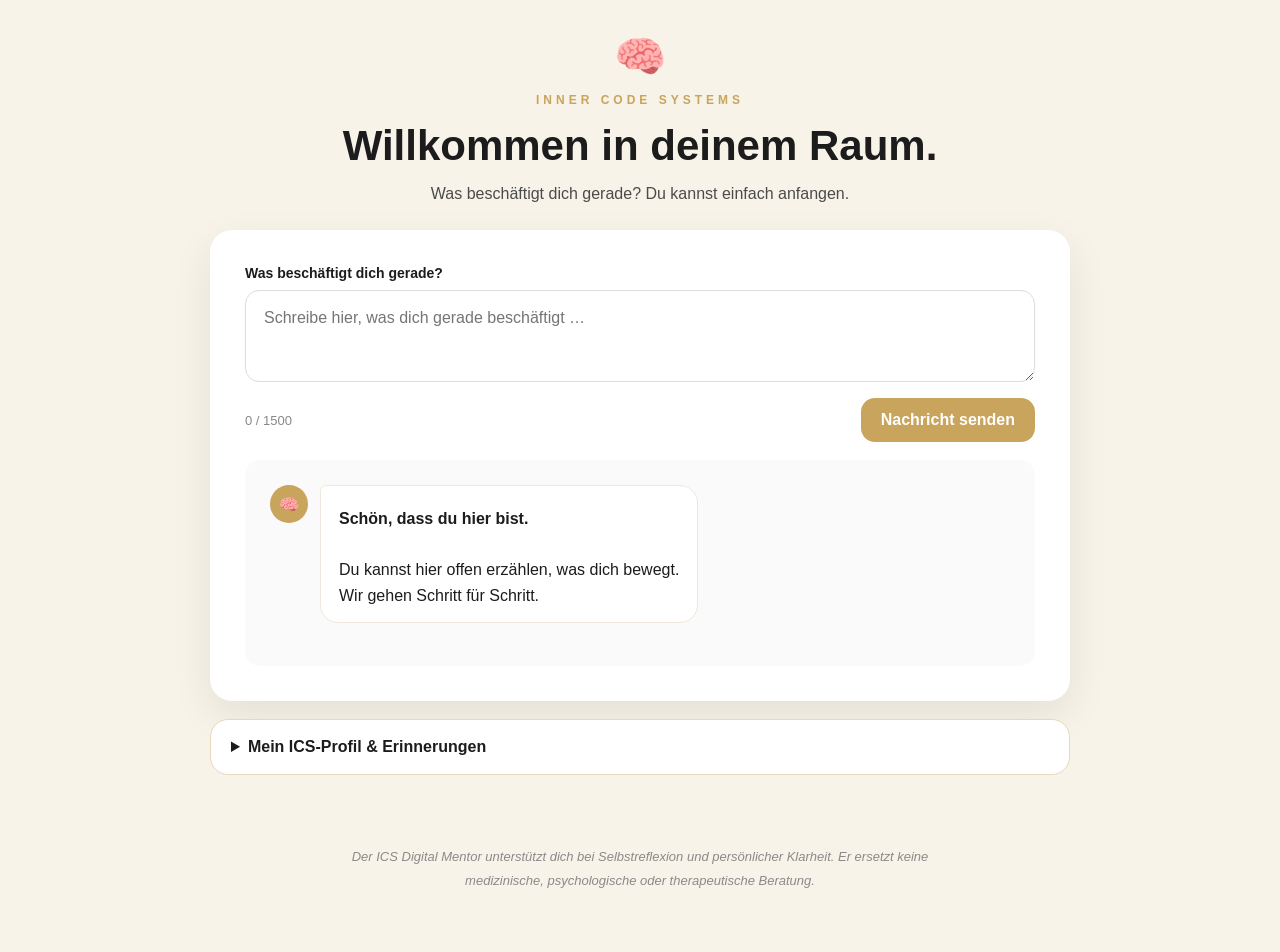
==== index.html @ c59d9ffa "Testseite: Engine V6 nach Kontext-Fix laden" ====
<!DOCTYPE html>
<html lang="de">
<head>
  <meta charset="UTF-8">
  <meta name="viewport" content="width=device-width, initial-scale=1.0">
  <title>ICS Digital Mentor – Testumgebung</title>
  <link rel="stylesheet" href="css/mentor.css?v=18">
</head>
<body>
  <main class="mentor-page">
    <header class="mentor-header">
      <div class="mentor-logo">🧠</div>
      <p class="mentor-label">INNER CODE SYSTEMS</p>
      <h1>Willkommen in deinem Raum.</h1>
      <p class="mentor-intro">Was beschäftigt dich gerade? Du kannst einfach anfangen.</p>
    </header>

    <section class="mentor-card">
      <div class="mentor-input-area">
        <label class="input-label" for="ics-input">Was beschäftigt dich gerade?</label>
        <textarea id="ics-input" rows="3" maxlength="1500" placeholder="Schreibe hier, was dich gerade beschäftigt …"></textarea>
        <div class="input-footer">
          <span id="ics-counter">0 / 1500</span>
          <button id="ics-send" class="send-button" type="button">Nachricht senden</button>
        </div>
      </div>

      <div id="ics-messages" class="mentor-chat" aria-live="polite">
        <div class="chat-row mentor-row">
          <div class="chat-avatar">🧠</div>
          <div class="chat-bubble mentor-bubble">
<p>
<strong>Schön, dass du hier bist.</strong><br><br>
Du kannst hier offen erzählen, was dich bewegt.<br>Wir gehen Schritt für Schritt.
</p>     
          </div>
        </div>
      </div>

      <div id="ics-typing" class="typing-indicator" hidden>
        <span></span><span></span><span></span> ICS Mentor denkt …
      </div>

    </section>

    <details class="mentor-options">
      <summary>Mein ICS-Profil &amp; Erinnerungen</summary>
      <div class="mentor-options-content">
      <div class="mentor-status">
        <span class="mentor-dot"></span>
        <span>ICS Brain V10 ist bereit</span>
        <button id="ics-profile" class="reset-button" type="button">Mein ICS Profil</button>
        <button id="ics-reset" class="reset-button" type="button">Gespräch neu starten</button>
      </div>

    <section class="ics-memory-settings" id="ics-memory-settings" aria-labelledby="ics-memory-title">
      <h2 id="ics-memory-title">Deine Erinnerungen</h2>
      <p>Du entscheidest, ob der Mentor Erkenntnisse dauerhaft in diesem Browser merkt. Ohne Zustimmung kannst du ganz normal mit ihm sprechen.</p>
      <label class="ics-memory-choice"><input id="ics-memory-insights" type="checkbox"> Wichtige Erkenntnisse, Muster und Themen merken</label>
      <label class="ics-memory-choice"><input type="checkbox" disabled> Frühere vollständige Gesprächsverläufe speichern <small>(folgt später, derzeit nicht verfügbar)</small></label>
      <p class="ics-memory-hint">Wenn du zustimmst, können bereits vorhandene lokale Mentor-Erinnerungen wieder verwendet werden. „Gespräch neu starten“ löscht diese nicht.</p>
      <div class="ics-memory-actions">
        <button id="ics-memory-save" type="button">Auswahl speichern</button>
        <button id="ics-memory-revoke" type="button">Einwilligung widerrufen</button>
        <button id="ics-memory-delete" type="button">Lokale Erinnerungen löschen</button>
      </div>
      <p id="ics-memory-status" role="status" aria-live="polite"></p>
    </section>

      </div>
    </details>


    <p class="mentor-note">
      Der ICS Digital Mentor unterstützt dich bei Selbstreflexion und persönlicher Klarheit.
      Er ersetzt keine medizinische, psychologische oder therapeutische Beratung.
    </p>
  </main>

<script src="js/consent.js?v=1"></script>
<script src="js/utils.js?v=10"></script>
<script src="js/smalltalk.js?v=10"></script>
<script src="js/emotionen.js?v=10"></script>
<script src="js/themen.js?v=10"></script>
<script src="js/muster.js?v=22"></script>
<script src="js/spiegel.js?v=1"></script>
<script src="js/verknuepfungen.js?v=3"></script>
<script src="js/beduerfnisse.js?v=1"></script>
<script src="js/glaubenssaetze.js?v=1"></script>
<script src="js/innercode.js?v=2"></script>
<script src="js/bodycode.js?v=1"></script>
<script src="js/actioncode.js?v=1"></script>
<script src="js/intelligenz.js?v=1"></script>
<script src="js/schlussfolgerungen.js?v=1"></script>
<script src="js/analysebericht.js?v=1"></script>
<script src="js/profil.js?v=10"></script>
<script src="js/auswertung.js?v=10"></script>

<script src="js/brain.js?v=10"></script>
<script src="js/hypothesen.js?v=2"></script>
<script src="js/graph.js?v=1"></script>
<script src="js/prioritaeten.js?v=1"></script>
<script src="js/core/core.js?v=1"></script>
<script src="js/core/analyse.js?v=4"></script>
<script src="js/core/engine.js?v=6"></script>
<script src="js/mentor.js?v=41"></script>
<script src="js/consent-ui.js?v=1"></script>
  
</body>
</html>
---- css/mentor.css ----
:root{
  --cream:#F8F3E8;
  --gold:#C8A45D;
  --black:#1C1C1C;
  --text:#4B4B4B;
}

*{
  margin:0;
  padding:0;
  box-sizing:border-box;
}

body{
  background:var(--cream);
  font-family:Arial, Helvetica, sans-serif;
  color:var(--black);
}

.mentor-page{
  max-width:900px;
  margin:auto;
  padding:60px 20px;
}

.mentor-header{
  text-align:center;
  margin-bottom:40px;
}

.mentor-logo{
  font-size:42px;
  margin-bottom:12px;
}

.mentor-label{
  color:var(--gold);
  letter-spacing:4px;
  font-size:12px;
  font-weight:bold;
  margin-bottom:15px;
}

h1{
  font-size:48px;
  margin-bottom:20px;
}

.mentor-intro{
  max-width:650px;
  margin:auto;
  color:var(--text);
  line-height:1.8;
}

.mentor-card{
  background:white;
  border-radius:22px;
  padding:35px;
  box-shadow:0 15px 40px rgba(0,0,0,.08);
}

.mentor-status{
  display:flex;
  align-items:center;
  gap:10px;
  color:#666;
  margin-bottom:25px;
}

.mentor-dot{
  width:12px;
  height:12px;
  background:#3CB371;
  border-radius:50%;
}

.reset-button{
  width:auto;
  margin:0 0 0 auto;
  padding:10px 16px;
  border:1px solid var(--gold);
  border-radius:999px;
  background:transparent;
  color:var(--black);
  font-size:14px;
}

.mentor-chat{
  min-height:420px;
  max-height:560px;
  overflow-y:auto;
  background:#fafafa;
  border-radius:15px;
  padding:25px;
  margin-bottom:25px;
}

.chat-row{
  display:flex;
  margin-bottom:18px;
  animation:messageIn .35s ease;
}

.mentor-row{
  justify-content:flex-start;
  align-items:flex-start;
  gap:12px;
}

.user-row{
  justify-content:flex-end;
}

.chat-avatar{
  width:38px;
  height:38px;
  border-radius:50%;
  background:var(--gold);
  display:flex;
  align-items:center;
  justify-content:center;
  flex-shrink:0;
}

.chat-bubble{
  max-width:75%;
  padding:14px 18px;
  border-radius:18px;
  line-height:1.6;
}

.mentor-bubble{
  background:#ffffff;
  border:1px solid #eee7da;
  border-top-left-radius:6px;
}

.user-bubble{
  background:var(--gold);
  color:white;
  border-bottom-right-radius:6px;
}

.mentor-bubble p,
.user-bubble p{
  margin-top:6px;
}

.mentor-input-area{
  margin-top:8px;
}

.input-label{
  display:block;
  margin-bottom:9px;
  font-size:14px;
  font-weight:bold;
}

textarea{
  width:100%;
  padding:18px;
  border-radius:14px;
  border:1px solid #ddd;
  resize:vertical;
  font-size:16px;
  font-family:inherit;
}

textarea:focus{
  outline:none;
  border-color:var(--gold);
  box-shadow:0 0 0 3px rgba(200,164,93,.15);
}

.input-footer{
  display:flex;
  align-items:center;
  justify-content:space-between;
  gap:16px;
  margin-top:12px;
}

#ics-counter{
  color:#888;
  font-size:13px;
}

.send-button{
  width:auto;
  margin:0;
  padding:13px 20px;
  border:none;
  border-radius:14px;
  background:var(--gold);
  color:white;
  font-size:16px;
  font-weight:bold;
  cursor:pointer;
}

.send-button:disabled{
  opacity:.55;
  cursor:not-allowed;
}

button:hover{
  opacity:.9;
}

.mentor-note{
  margin-top:70px;
  text-align:center;
  font-size:13px;
  color:#8A8A8A;
  line-height:1.8;
  max-width:620px;
  margin-left:auto;
  margin-right:auto;
  font-style:italic;
}

.typing-indicator{
  display:flex;
  align-items:center;
  gap:6px;
  margin:0 0 22px 52px;
  color:#777;
  font-size:14px;
}

.typing-indicator[hidden]{
  display:none;
}

.typing-indicator span{
  width:7px;
  height:7px;
  border-radius:50%;
  background:var(--gold);
  animation:typingPulse 1.2s infinite ease-in-out;
}

.typing-indicator span:nth-child(2){
  animation-delay:.15s;
}

.typing-indicator span:nth-child(3){
  animation-delay:.30s;
}

.ics-auswertung{
  margin-top:8px;
  padding:16px;
  border-left:3px solid var(--gold);
  border-radius:10px;
  background:#F8F3E8;
}

@keyframes typingPulse{
  0%,60%,100%{
    opacity:.3;
    transform:translateY(0);
  }

  30%{
    opacity:1;
    transform:translateY(-4px);
  }
}

@keyframes messageIn{
  from{
    opacity:0;
    transform:translateY(8px);
  }

  to{
    opacity:1;
    transform:translateY(0);
  }
}

@media(max-width:650px){
  .mentor-page{
    padding:30px 12px;
  }

  h1{
    font-size:36px;
  }

  .mentor-card{
    padding:20px;
  }

  .mentor-status{
    flex-wrap:wrap;
  }

  .reset-button{
    width:100%;
    margin:10px 0 0;
  }

  .chat-bubble{
    max-width:88%;
  }

  .input-footer{
    align-items:flex-end;
  }
}


/* ICS Mentor 2.0 consent settings – test only */
.ics-memory-settings{background:#fff;border:1px solid #e6d8b9;border-radius:18px;padding:22px;margin-bottom:20px;line-height:1.55}
.ics-memory-settings h2{font-size:22px;margin-bottom:10px}
.ics-memory-settings p{margin-bottom:12px}
.ics-memory-choice{display:flex;align-items:flex-start;gap:10px;margin:12px 0;font-size:15px}
.ics-memory-choice input{margin-top:4px;flex-shrink:0}
.ics-memory-choice small{color:#6b665d}
.ics-memory-hint{font-size:13px;color:#615b52}
.ics-memory-actions{display:flex;flex-wrap:wrap;gap:8px}
.ics-memory-actions button{padding:10px 13px;background:#fff;border:1px solid #c8a45d;border-radius:10px;color:#1c1c1c;cursor:pointer}
.ics-memory-actions button:first-child{background:#c8a45d;color:#1c1c1c}
#ics-memory-status{font-size:13px;margin-top:12px;margin-bottom:0}
@media(max-width:600px){.ics-memory-settings{padding:16px}.ics-memory-actions button{width:100%}}

/* Conversation-first test layout */
.mentor-page{padding-top:32px}
.mentor-header{margin-bottom:24px}
.mentor-header h1{font-size:clamp(28px,5vw,42px);margin-bottom:12px}
.mentor-intro{line-height:1.5}
.mentor-card{display:flex;flex-direction:column;gap:18px}
.mentor-input-area{order:0;margin:0}
.mentor-chat{order:1;min-height:170px;max-height:520px;margin:0}
.typing-indicator{order:2}
.mentor-options{margin-top:18px;background:#fff;border:1px solid #e6d8b9;border-radius:18px;overflow:hidden}
.mentor-options summary{padding:18px 20px;cursor:pointer;font-weight:600;color:#1c1c1c}
.mentor-options summary:focus-visible{outline:3px solid #c8a45d;outline-offset:-3px}
.mentor-options-content{padding:0 20px 20px}
.mentor-options .mentor-status{flex-wrap:wrap}
.mentor-options .ics-memory-settings{margin-bottom:0}
@media(max-width:650px){
.mentor-page{padding-top:22px}
.mentor-header{margin-bottom:20px}
.mentor-logo{font-size:30px;margin-bottom:6px}
.mentor-label{letter-spacing:2px;margin-bottom:9px}
.mentor-header h1{font-size:30px}
.mentor-card{padding:18px}
.mentor-chat{min-height:150px;padding:14px}
.mentor-options-content{padding:0 12px 12px}
}
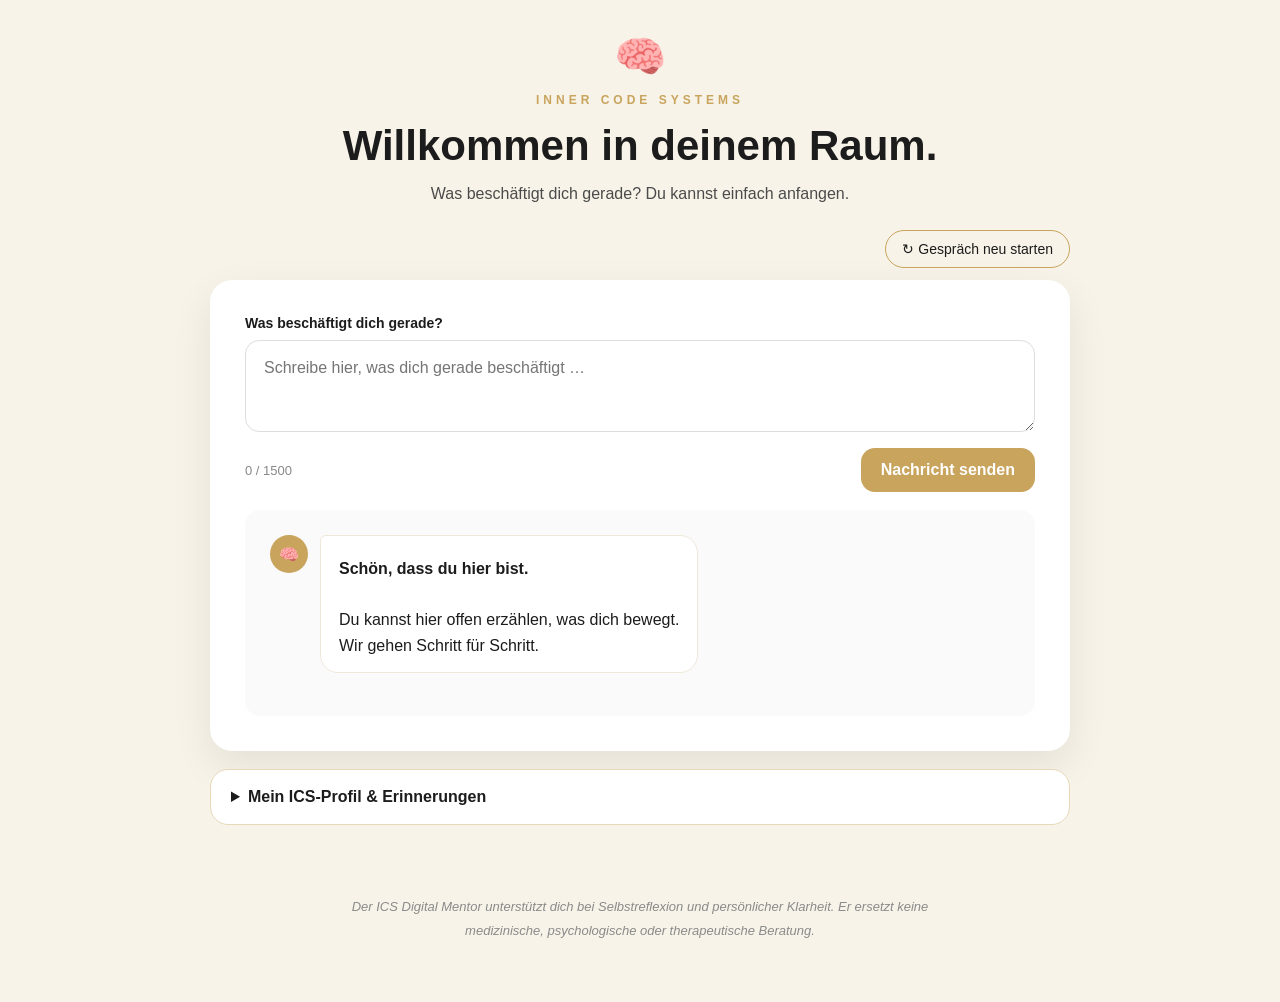
==== commit 2cd5200a: "Neustart direkt oberhalb des Chats sichtbar machen" ====
--- a/index.html
+++ b/index.html
@@ -14,6 +14,8 @@
       <h1>Willkommen in deinem Raum.</h1>
       <p class="mentor-intro">Was beschäftigt dich gerade? Du kannst einfach anfangen.</p>
     </header>
+
+    <div class="mentor-chat-actions" style="display:flex;justify-content:flex-end;margin:0 0 12px"><button id="ics-reset" class="reset-button" type="button">↻ Gespräch neu starten</button></div>
 
     <section class="mentor-card">
       <div class="mentor-input-area">
@@ -50,7 +52,7 @@
         <span class="mentor-dot"></span>
         <span>ICS Brain V10 ist bereit</span>
         <button id="ics-profile" class="reset-button" type="button">Mein ICS Profil</button>
-        <button id="ics-reset" class="reset-button" type="button">Gespräch neu starten</button>
+        
       </div>
 
     <section class="ics-memory-settings" id="ics-memory-settings" aria-labelledby="ics-memory-title">
@@ -65,6 +67,12 @@
         <button id="ics-memory-delete" type="button">Lokale Erinnerungen löschen</button>
       </div>
       <p id="ics-memory-status" role="status" aria-live="polite"></p>
+      <h3>Meine gespeicherten Erkenntnisse</h3>
+      <p>Du wählst selbst aus, was du festhalten möchtest.</p>
+      <label for="ics-memory-note">Persönliche Erkenntnis oder Entscheidung</label>
+      <textarea id="ics-memory-note" rows="3" maxlength="600" placeholder="Meine Erkenntnis ..."></textarea>
+      <button id="ics-memory-note-save" type="button">Notiz speichern</button>
+      <div id="ics-memory-note-list" aria-live="polite"></div>
     </section>
 
       </div>
@@ -102,9 +110,9 @@
 <script src="js/prioritaeten.js?v=1"></script>
 <script src="js/core/core.js?v=1"></script>
 <script src="js/core/analyse.js?v=4"></script>
-<script src="js/core/engine.js?v=6"></script>
-<script src="js/mentor.js?v=41"></script>
-<script src="js/consent-ui.js?v=1"></script>
+<script src="js/core/engine.js?v=9"></script>
+<script src="js/mentor.js?v=44"></script>
+<script src="js/consent-ui.js?v=2"></script>
   
 </body>
 </html>
